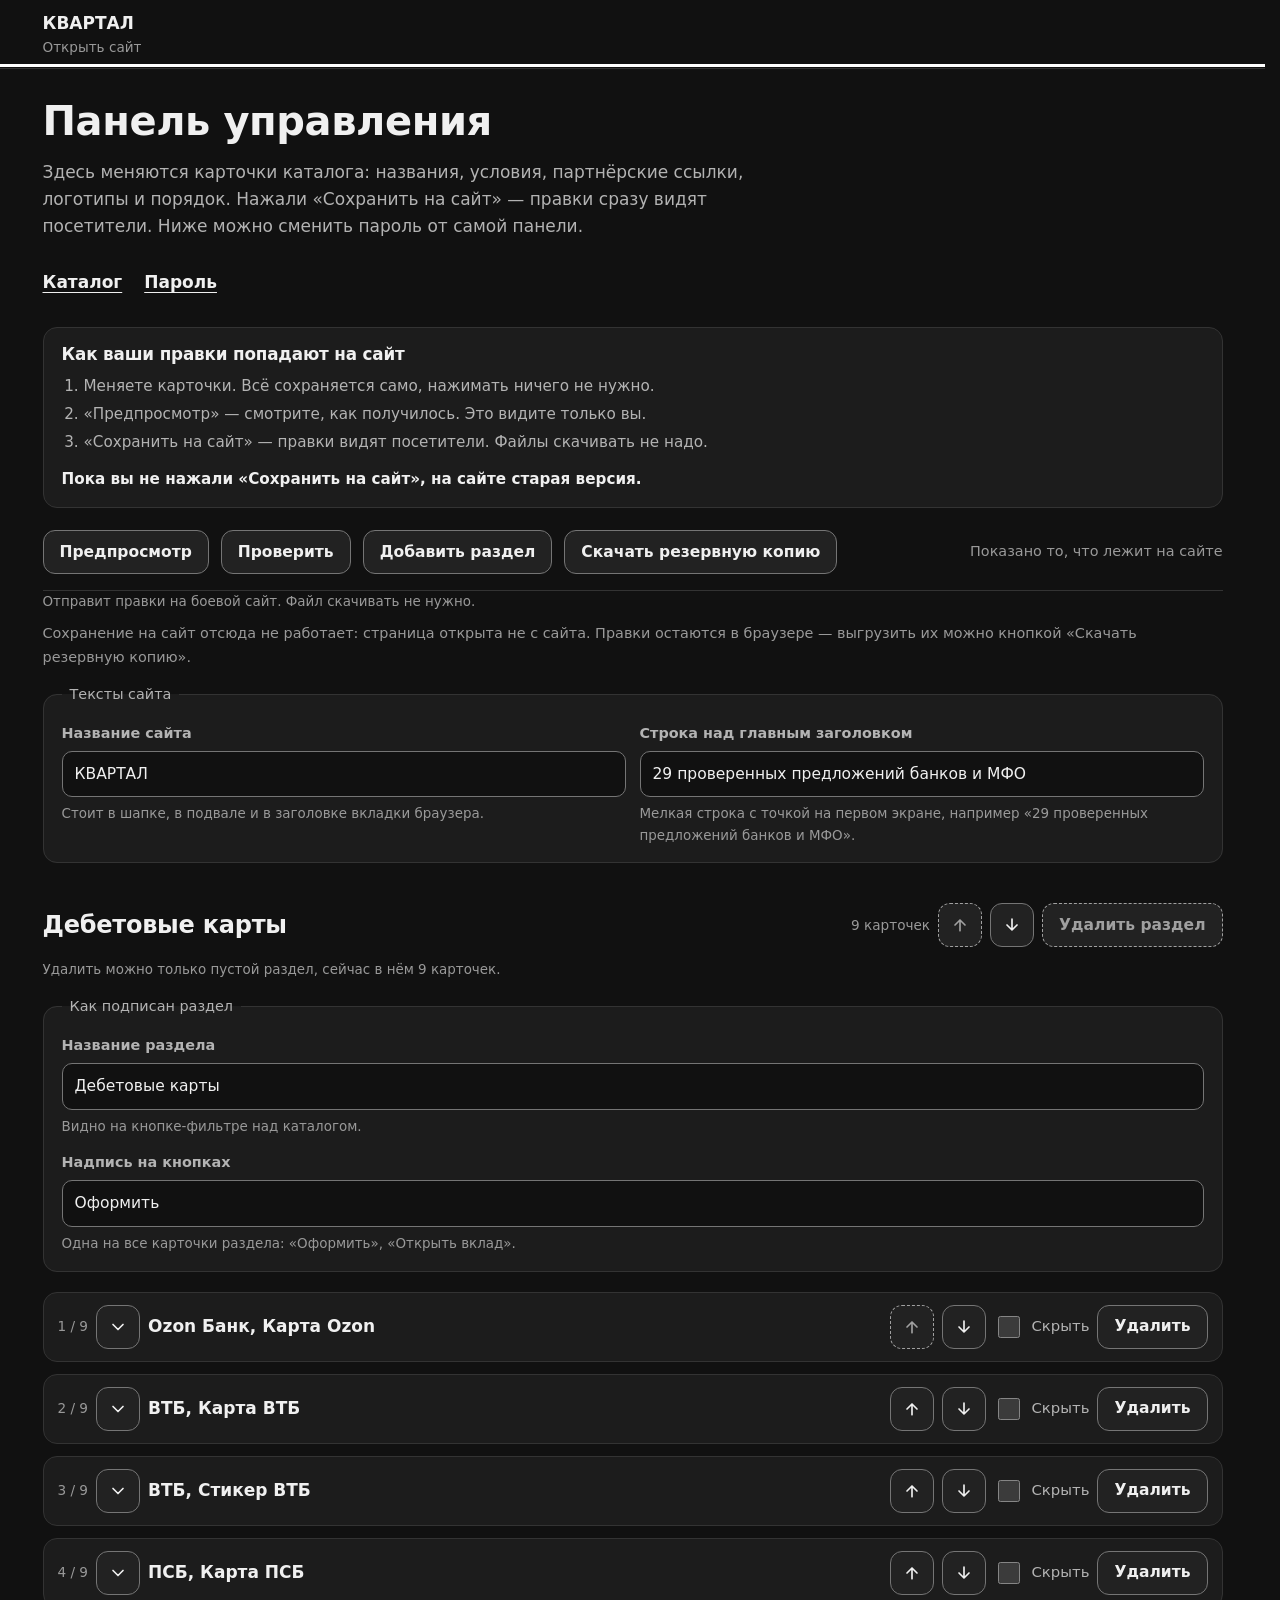
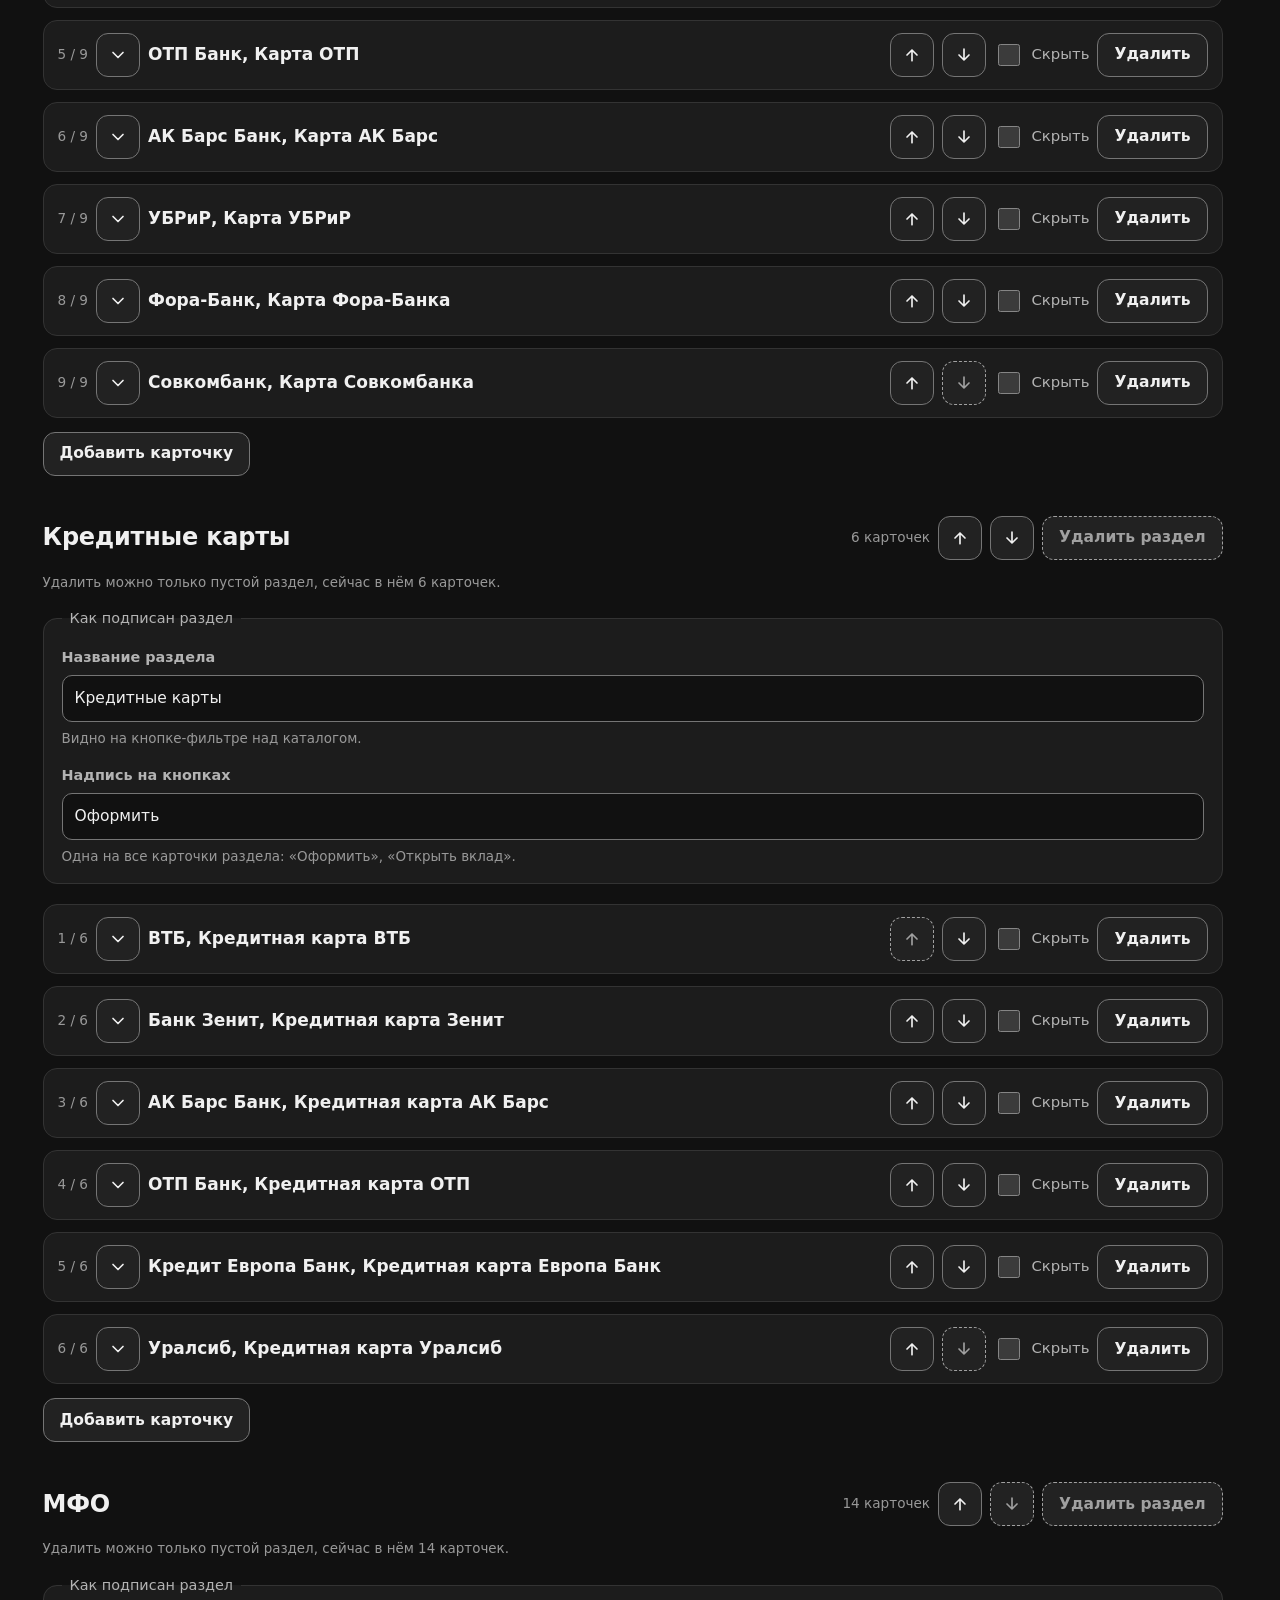
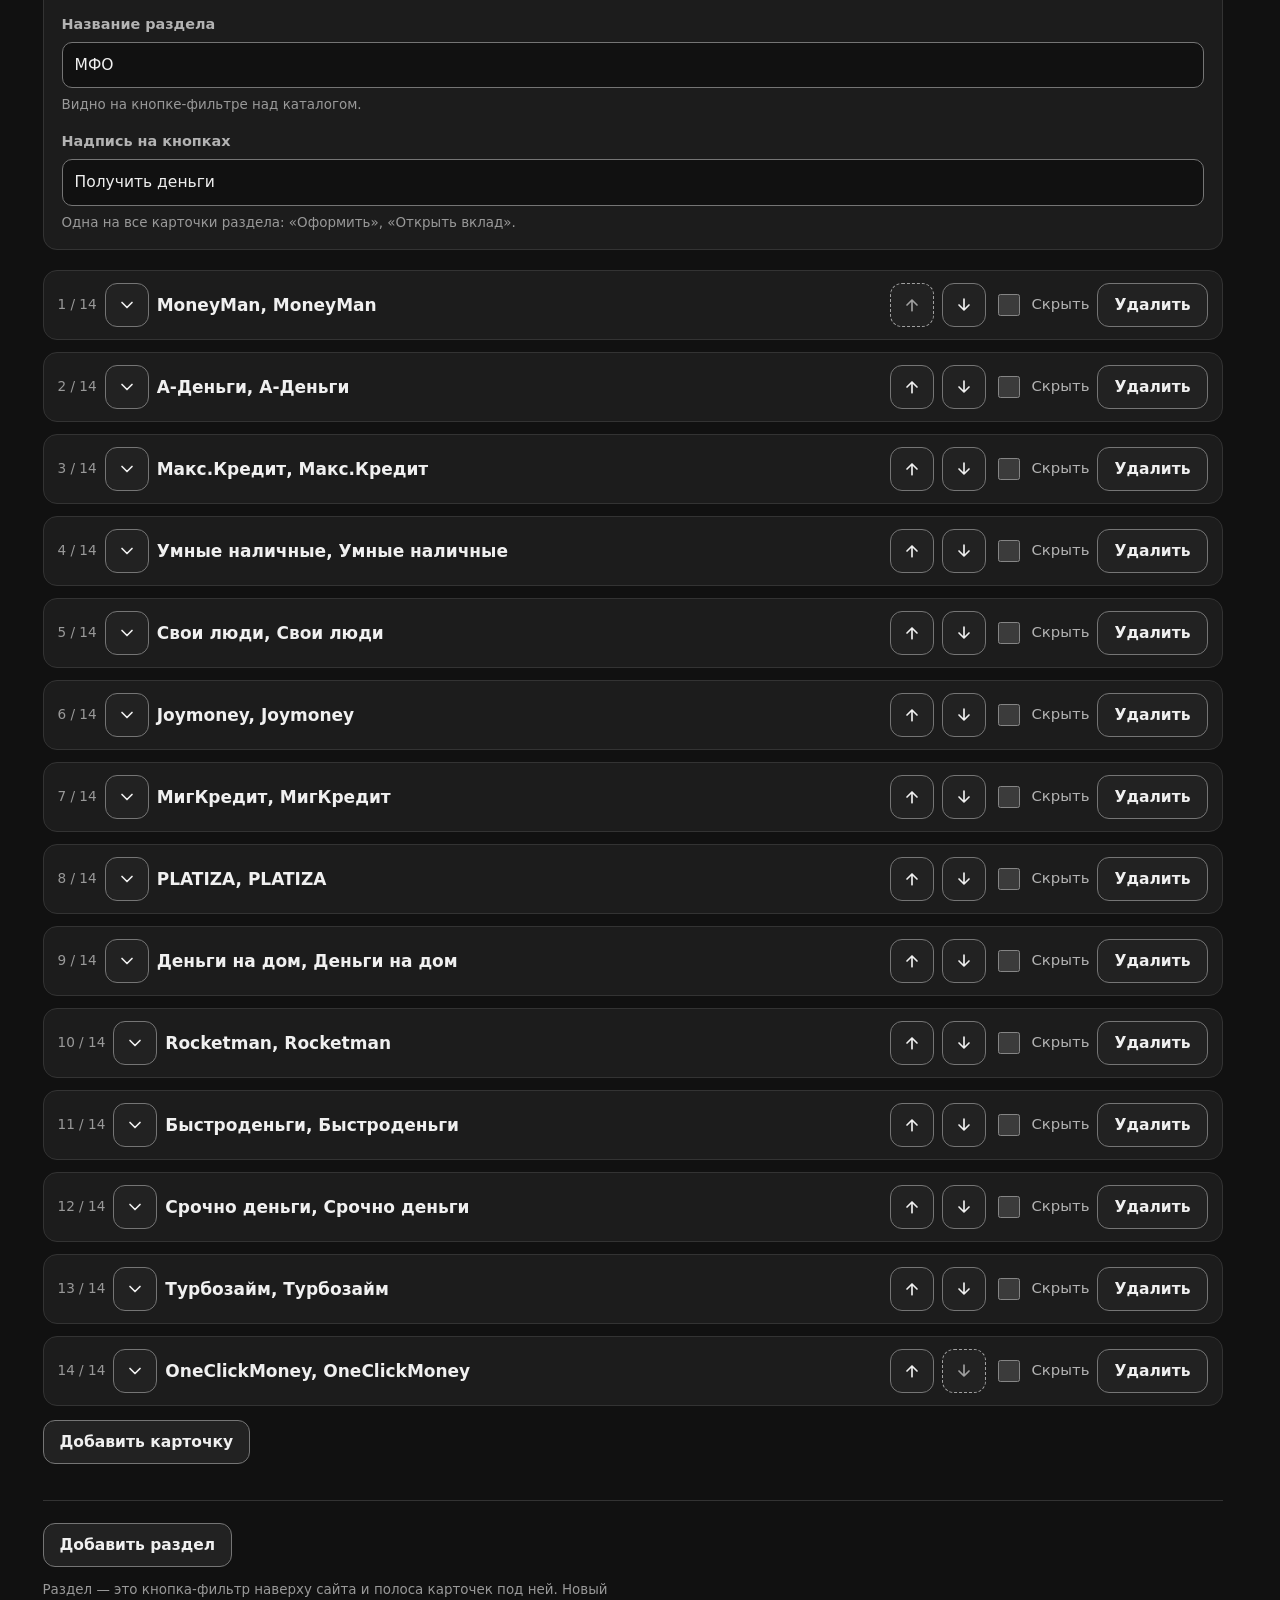
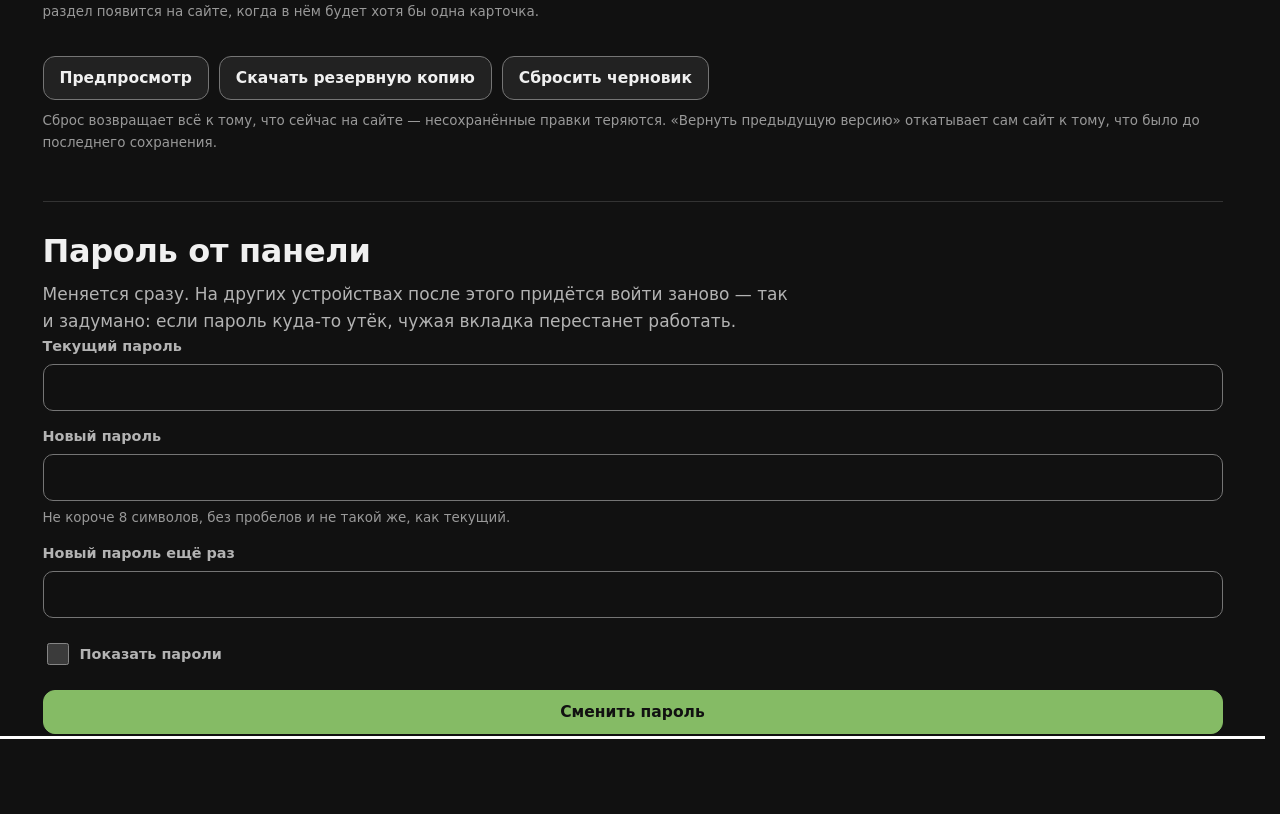
==== panel.html @ abfdbe54 "КВАРТАЛ: витрина в бумажном стиле, превью Co-Authored-By: Claude Fable 5.1 <noreply@anthropic.com>" ====
<!DOCTYPE html>
<html lang="ru">
<head>
<meta charset="utf-8">
<meta name="viewport" content="width=device-width, initial-scale=1">
<title>Вход — Панель управления — КВАРТАЛ</title>
<meta name="robots" content="noindex, nofollow">
<meta name="theme-color" content="#16261a">
<link rel="icon" href="favicon.svg" type="image/svg+xml">
<link rel="stylesheet" href="panel.css?v=20260913053320">
</head>
<body>

<!-- Живые области: существуют с загрузки страницы, всегда пустые и никогда
     не перерисовываются. Роли не меняем — платформа кэширует их при разборе. -->
<p class="vh" role="status" id="a-status"></p>
<p class="vh" role="alert" id="a-alert"></p>

<!-- Экран входа. Пароль спрашивается при каждом открытии страницы: gate.js
     сразу гасит старую сессию и до успешного входа держит редактор скрытым.
     Гейт и редактор — два main: наружу всегда выставлен ровно один. -->
<main class="gate" id="gate" aria-labelledby="gate-title">
  <form class="gate__box" id="gate-form" novalidate>
    <h1 id="gate-title">Вход в панель КВАРТАЛ</h1>
    <p class="gate__intro" id="gate-intro">Здесь правится каталог: названия, условия, ссылки и порядок
       карточек. Пароль спрашивается при каждом входе.</p>
    <!-- Менеджеру паролей нужно поле логина рядом с паролем, иначе он не
         сохранит запись. Людям и скринридеру оно ни к чему. -->
    <input type="text" name="username" value="kvartal" autocomplete="username" readonly
           class="vh" tabindex="-1" aria-hidden="true">
    <label for="gate-pass">Пароль сайта</label>
    <div class="gate__row">
      <input type="password" id="gate-pass" name="sitekey" class="js-ring"
             autocomplete="current-password" autocapitalize="off" autocorrect="off"
             spellcheck="false" enterkeyhint="go"
             aria-describedby="gate-pass-err gate-pass-hint">
      <button class="abtn" type="button" id="gate-eye" aria-pressed="false">Показать пароль</button>
    </div>
    <p class="hint" id="gate-pass-hint">Общий пароль этого сайта, не ваш личный. Его даёт разработчик; сменить можно в самой панели.</p>
    <p class="field__error" id="gate-pass-err"></p>
    <button class="abtn abtn--main gate__submit" type="submit" id="gate-ok">Войти</button>
  </form>
</main>

<a class="skip-link" href="#main" hidden>Перейти к содержимому</a>

<header class="admin-header" hidden>
  <div class="wrap admin-header__inner">
    <a href="index.html">КВАРТАЛ<span>Открыть сайт</span></a>
  </div>
</header>

<main id="main" tabindex="-1" hidden>
  <div class="wrap">

    <div class="admin-head">
      <h1>Панель управления</h1>
      <p>Здесь меняются карточки каталога: названия, условия, партнёрские ссылки,
         логотипы и порядок. Нажали «Сохранить на сайт» — правки сразу видят посетители.
         Ниже можно сменить пароль от самой панели.</p>
    </div>

    <nav class="panel-nav" aria-label="Разделы панели">
      <a href="#catalog">Каталог</a>
      <a href="#pass">Пароль</a>
    </nav>

    <section class="panel-sec panel-sec--first" id="catalog" aria-labelledby="catalog-h" tabindex="-1">
      <h2 id="catalog-h" class="vh">Каталог</h2>

      <div class="howto">
        <h3 class="howto__title">Как ваши правки попадают на сайт</h3>
        <ol class="howto__steps">
          <li>Меняете карточки. Всё сохраняется само, нажимать ничего не нужно.</li>
          <li>«Предпросмотр» — смотрите, как получилось. Это видите только вы.</li>
          <li>«Сохранить на сайт» — правки видят посетители. Файлы скачивать не надо.</li>
        </ol>
        <p class="howto__note"><strong>Пока вы не нажали «Сохранить на сайт», на сайте старая версия.</strong></p>
      </div>

      <div class="admin-top">
        <button class="abtn abtn--main" type="button" id="publish" aria-describedby="publish-hint">Сохранить на сайт</button>
        <button class="abtn" type="button" id="preview">Предпросмотр</button>
        <button class="abtn" type="button" id="check">Проверить</button>
        <button class="abtn" type="button" id="add-group-top" aria-describedby="add-group-hint">Добавить раздел</button>
        <button class="abtn" type="button" id="download">Скачать резервную копию</button>
        <button class="abtn" type="button" id="zip" hidden>Скачать сайт целиком</button>
        <button class="abtn" type="button" id="logout" hidden>Выйти</button>
        <p class="admin-state" id="state">Черновик пуст</p>
      </div>
      <p class="hint" id="publish-hint">Отправит правки на боевой сайт. Файл скачивать не нужно.</p>

      <!-- Что сейчас на сайте. Живой областью намеренно НЕ делается: строка
           обновляется при каждой правке и заговорила бы сама с собой. -->
      <p class="admin-state" id="publish-state">Проверяю, работает ли сохранение на сайт…</p>

      <div class="summary-box" id="error-summary" tabindex="-1" hidden>
        <h3 id="error-summary-title">Проверка не пройдена</h3>
        <ul id="error-summary-list"></ul>
      </div>

      <a class="skip-inline" href="#add-group-btn">К кнопке «Добавить раздел»</a>
      <a class="skip-inline" href="#editor-actions">Пропустить список карточек</a>

      <form id="form" novalidate>
        <fieldset class="agroup__meta">
          <legend>Тексты сайта</legend>
          <div class="fields" id="site-fields"></div>
        </fieldset>

        <div id="groups"></div>
      </form>

      <div class="editor-actions" id="editor-actions" tabindex="-1">
        <button class="abtn abtn--main" type="button" id="publish-2" aria-describedby="publish-hint">Сохранить на сайт</button>
        <button class="abtn" type="button" id="preview-2">Предпросмотр</button>
        <button class="abtn" type="button" id="download-2">Скачать резервную копию</button>
        <button class="abtn abtn--danger" type="button" id="rollback" hidden>Вернуть предыдущую версию</button>
        <button class="abtn abtn--danger" type="button" id="reset">Сбросить черновик</button>
      </div>

      <p class="hint editor-note">
        Сброс возвращает всё к тому, что сейчас на сайте — несохранённые правки теряются.
        «Вернуть предыдущую версию» откатывает сам сайт к тому, что было до последнего сохранения.
      </p>
    </section>

    <!-- ═══════════════ ПАРОЛЬ ═══════════════ -->
    <section class="panel-sec" id="pass" aria-labelledby="pass-h" tabindex="-1">
      <h2 id="pass-h">Пароль от панели</h2>
      <p class="sec-sub">Меняется сразу. На других устройствах после этого придётся войти заново — так и задумано:
         если пароль куда-то утёк, чужая вкладка перестанет работать.</p>
      <p class="hint note" id="pass-note" hidden></p>

      <div id="pass-body">
        <div class="summary-box" id="pass-errs" tabindex="-1" hidden>
          <h3 id="pass-errs-h">Проверьте форму</h3>
          <ul id="pass-err-list"></ul>
        </div>

        <form id="pass-form" class="fields" novalidate>
          <!-- Менеджеру паролей нужно поле логина рядом с паролями, иначе он
               сохранит запись без учётки и в следующий раз подставит старый
               пароль. Именно type="text" в классе vh: поле со type="hidden"
               браузеры за логин не считают. -->
          <input type="text" id="p-user" name="username" value="kvartal" autocomplete="username" readonly
                 class="vh" tabindex="-1" aria-hidden="true">

          <div class="field wide">
            <label for="p-old">Текущий пароль</label>
            <input id="p-old" type="password" name="current-password" required
                   autocomplete="current-password" autocapitalize="none" autocorrect="off"
                   spellcheck="false" aria-describedby="p-old-err">
            <p class="field__error" id="p-old-err"></p>
          </div>

          <div class="field wide">
            <label for="p-new">Новый пароль</label>
            <input id="p-new" type="password" name="new-password" required minlength="8"
                   autocomplete="new-password" autocapitalize="none" autocorrect="off"
                   spellcheck="false" aria-describedby="p-new-err p-new-hint">
            <p class="field__error" id="p-new-err"></p>
            <p class="hint" id="p-new-hint">Не короче 8 символов, без пробелов и не такой же, как текущий.</p>
          </div>

          <div class="field wide">
            <label for="p-new2">Новый пароль ещё раз</label>
            <input id="p-new2" type="password" name="confirm-password" required minlength="8"
                   autocomplete="new-password" autocapitalize="none" autocorrect="off"
                   spellcheck="false" enterkeyhint="done" aria-describedby="p-new2-err">
            <p class="field__error" id="p-new2-err"></p>
          </div>

          <!-- Галочка, а не кнопка: она сама объявляет своё состояние, это
               один таб-стоп вместо трёх, и оба новых пароля видно сразу. -->
          <div class="field wide">
            <label class="check"><input type="checkbox" id="p-show"> Показать пароли</label>
          </div>

          <div class="field wide">
            <button type="submit" class="abtn abtn--main" id="pass-submit">Сменить пароль</button>
          </div>
        </form>

        <p class="status" id="pass-status"></p>
      </div>
    </section>

  </div>
</main>

<!-- Диалог — прямой ребёнок body: внутри перерисовываемого списка он бы
     выпал из верхнего слоя вместе с карточкой, и страница осталась бы
     заблокированной. -->
<dialog class="ask" id="ask" role="alertdialog" aria-labelledby="ask-title" aria-describedby="ask-text">
  <h2 id="ask-title">Удалить карточку?</h2>
  <p id="ask-text"></p>
  <div class="ask__actions">
    <button class="abtn" type="button" id="ask-no">Отмена</button>
    <button class="abtn abtn--danger" type="button" id="ask-yes">Удалить</button>
  </div>
</dialog>

<!-- Порядок важен: сначала вход, потом данные сайта, схема проекта, ядро,
     модуль публикации (берёт из ядра готовый файл) и смена пароля. -->
<script src="gate.js?v=20260913053320"></script>
<script src="data.php"></script>
<script>if(typeof OFFERS==="undefined"){document.write('<script src="data.js?v=20260913053320"><\/script>');}</script>
<script src="panel-schema.js?v=20260913053320"></script>
<script src="panel-core.js?v=20260913053320"></script>
<script src="publish.js?v=20260913053320"></script>
<script src="panel-pass.js?v=20260913053320"></script>
</body>
</html>
---- panel.css ----
/* ==========================================================================
   ОФОРМЛЕНИЕ ПАНЕЛИ — одинаковое во всех витринах.

   Файл самодостаточный: он НЕ наследует стили сайта. Иначе панель выглядела
   бы на каждой витрине по-своему, а человек, который ведёт несколько сайтов,
   каждый раз заново искал бы нужную кнопку.

   Контрасты просчитаны к тёмному фону по WCAG 2.2 AA.
   ========================================================================== */

:root {
  --bg-base:      #111111;
  --bg-surface:   #1c1c1c;
  --bg-surface-2: #222222;

  --text-primary:   #f0f0f0;   /* 16.6:1 на #111 */
  --text-secondary: #b3b3b3;   /*  9.0:1 */
  --text-muted:     #999999;   /*  6.6:1 */
  --text-inactive:  #a0a0a0;   /*  7.2:1 — состояние «занято», не opacity */

  --accent:         #85bb65;   /* фирменный WhiteCash, 8.3:1 на #111 */
  --accent-hover:   #9ccb7c;
  --accent-ink:     #111111;   /* тёмная подпись на зелёном = 8.3:1 */

  --border-line:    #333333;   /* только декоративные разделители */
  --border-ui:      #757575;   /* граница элементов управления, 3.7:1 */
  --border-strong:  #b3b3b3;

  --danger-text:    #ff8a8a;
  --danger-border:  #ff6b6b;
  --warning-text:   #ffc46b;
  --warning-bg:     #2a2214;   /* янтарная подложка предупреждения */
  --success-text:   #4ade80;
  --focus-ring:     #ffffff;

  --radius: 14px;
  color-scheme: dark;
  scrollbar-gutter: stable;
}

*, *::before, *::after { box-sizing: border-box; }

body {
  margin: 0; padding-bottom: 80px;
  background: var(--bg-base);
  color: var(--text-primary);
  font-family: "Inter", system-ui, -apple-system, "Segoe UI", Roboto, Arial, sans-serif;
  font-size: 17px; line-height: 1.6;
  -webkit-font-smoothing: antialiased;
}
h1, h2, h3, h4 { line-height: 1.2; margin: 0; letter-spacing: -.01em; }
p { margin: 0; }
a { color: var(--accent); }
img, svg { max-width: 100%; }

.wrap { width: min(100% - 40px, 1180px); margin-inline: auto; }

.vh {
  position: absolute; width: 1px; height: 1px;
  margin: -1px; padding: 0; border: 0;
  overflow: hidden; clip-path: inset(50%); white-space: nowrap;
}

:focus-visible { outline: 3px solid var(--focus-ring); outline-offset: 2px; }
/* Программный фокус (после удаления, по ссылке из сводки) должен быть виден
   и тогда, когда до этого работали мышью: :focus-visible не сработает. */
.js-ring:focus, #error-summary:focus, #pass-errs:focus { outline: 3px solid var(--focus-ring); outline-offset: 3px; }

.skip-link {
  position: absolute; left: 16px; top: 8px; z-index: 50;
  padding: 10px 18px; border-radius: 10px;
  background: #fff; color: #111; font-weight: 600; text-decoration: none;
  transform: translateY(-200%);
}
.skip-link:focus { transform: translateY(0); }

/* ------------------------------------------------------------ шапка --- */

.admin-header {
  border-bottom: 1px solid var(--border-line);
  background: var(--bg-base);
}
.admin-header__inner { display: flex; align-items: center; gap: 16px; min-height: 68px; }
.admin-header a { color: var(--text-primary); text-decoration: none; font-weight: 700; }
.admin-header span { color: var(--text-muted); font-size: .85rem; font-weight: 400; display: block; }

.admin-head { padding: 28px 0 6px; }
.admin-head h1 { font-size: clamp(28px, 4vw, 40px); }
.admin-head p { margin-top: 14px; max-width: 70ch; color: var(--text-secondary); }

/* Ссылки по разделам панели: каталог длинный, а заявки и пароль — под ним. */
.panel-nav { display: flex; flex-wrap: wrap; gap: 4px 22px; margin: 14px 0 6px; }
.panel-nav a {
  display: inline-flex; align-items: center; min-height: 44px;
  color: var(--text-primary); font-weight: 600;
  text-decoration: underline; text-underline-offset: 4px;
}

/* Панель кнопок липкой намеренно не делаем: она накрывала бы поле,
   на котором стоит фокус (2.4.11). Кнопки продублированы внизу списка. */
.admin-top {
  display: flex; flex-wrap: wrap; gap: 12px; align-items: center;
  padding: 16px 0; border-bottom: 1px solid var(--border-line);
}
.admin-state { color: var(--text-muted); font-size: .9rem; margin-left: auto; }
.admin-state[data-dirty="true"] { color: var(--warning-text); }

.howto {
  margin: 22px 0 6px; padding: 16px 18px;
  border: 1px solid var(--border-line); border-radius: var(--radius);
  background: var(--bg-surface);
}
.howto__title { font-size: 1.05rem; }
.howto__steps { margin: 10px 0 0; padding-left: 22px; color: var(--text-secondary); font-size: .95rem; }
.howto__steps li + li { margin-top: 4px; }
.howto__note { margin-top: 12px; color: var(--text-secondary); font-size: .95rem; }
.howto__note strong { color: var(--text-primary); }

/* ----------------------------------------------------------- кнопки --- */

.abtn {
  display: inline-flex; align-items: center; justify-content: center; gap: 8px;
  min-height: 44px; padding: 0 16px;
  border: 1px solid var(--border-ui); border-radius: 12px;
  background: var(--bg-surface-2); color: var(--text-primary);
  font: inherit; font-size: .97rem; font-weight: 600; cursor: pointer;
  text-decoration: none;
}
.abtn:hover { border-color: var(--border-strong); }
.abtn--main { background: var(--accent); border-color: var(--accent); color: var(--accent-ink); }
.abtn--main:hover { background: var(--accent-hover); }
.abtn--icon { min-width: 44px; padding: 0 10px; }
.abtn--danger:hover { border-color: var(--danger-border); color: var(--danger-text); }
/* Крайние кнопки порядка не выключаем через disabled: у выключенной кнопки
   пропадает фокус, и человек оказывается в начале страницы. */
.abtn[aria-disabled="true"] { color: var(--text-inactive); border-color: var(--text-inactive); cursor: default; }
/* Разница цветов включённой и выключенной кнопки — всего 2,3:1, на одном
   цвете состояние не удержать. Пунктир — та же примета, что у скрытой
   карточки, и он виден в любой теме. */
.abtn[aria-disabled="true"]:not(.abtn--main) { border-style: dashed; }
.abtn--main[aria-disabled="true"] { color: var(--accent-ink); border-color: var(--accent); cursor: progress; }
.abtn svg { flex: none; }
/* Кнопка-переключатель «Показать пароль»: нажатое состояние видно рамкой. */
.abtn[aria-pressed="true"] { border-color: var(--text-primary); border-width: 2px; }

/* ------------------------------------------------------------ поля ---- */

.fields { display: grid; grid-template-columns: repeat(auto-fit, minmax(min(240px, 100%), 1fr)); gap: 14px; }
.fields .wide { grid-column: 1 / -1; }
.field { display: flex; flex-direction: column; gap: 6px; min-width: 0; }
.field > label { color: var(--text-secondary); font-size: .9rem; font-weight: 600; }
/* Ряд кнопок внутри сетки полей. */
.field.row-inline { flex-direction: row; flex-wrap: wrap; align-items: center; gap: 10px; }

input[type="text"], input[type="url"], input[type="password"], textarea, select {
  min-height: 44px; padding: 10px 12px;
  /* заливка почти сливается с фоном — контраст держит граница */
  border: 1px solid var(--border-ui); border-radius: 10px;
  background: var(--bg-base); color: var(--text-primary);
  font: inherit; font-size: .97rem;
}
textarea { min-height: 92px; resize: vertical; line-height: 1.55; }
/* Заготовка в поле не должна быть бледнее подсказки: 6,6:1. */
::placeholder { color: var(--text-muted); opacity: 1; }
input:hover, textarea:hover, select:hover { border-color: var(--border-strong); }
code { font-family: ui-monospace, "SF Mono", Menlo, Consolas, monospace; font-size: .95em; color: var(--text-primary); }
input[aria-invalid="true"], textarea[aria-invalid="true"] { border-color: var(--danger-border); border-width: 2px; }

.hint { color: var(--text-muted); font-size: .84rem; }
.field__error { color: var(--danger-text); font-size: .86rem; font-weight: 600; }
.field__error:empty { display: none; }

.check { display: inline-flex; align-items: center; gap: 8px; min-height: 44px; color: var(--text-secondary); font-size: .93rem; }
.check input { width: 22px; height: 22px; accent-color: var(--accent); }

/* --------------------------------------------------------- карточки --- */

.agroup { margin-top: 40px; }
/* Заголовок раздела и кнопки к нему — одной строкой, на узком экране
   переносятся; название всегда первое, кнопки уходят под него. */
/* 12px, а не 6: кольцо программного фокуса уходит на 6px за кнопку и
   легло бы прямо на строку пояснения под ней. */
.agroup__bar { display: flex; flex-wrap: wrap; align-items: center; gap: 8px; margin-bottom: 12px; }
.agroup__bar > h2 { font-size: 1.5rem; margin: 0; flex: 1 1 220px; min-width: 0; }
/* Причину, по которой раздел не удаляется, цепляем за сам абзац, а не за
   соседство: соседом полосы бывает и «В разделе пока нет карточек». */
.agroup [data-role="delnote"] { margin-bottom: 12px; max-width: 70ch; }

/* Кнопка нового раздела стоит после всех разделов и отделена чертой,
   чтобы не путалась с «Добавить карточку» внутри последнего. */
.add-group { margin-top: 36px; padding-top: 22px; border-top: 1px solid var(--border-line); }
/* 12px: на эту кнопку встаёт фокус после удаления раздела. */
.add-group .hint { margin-top: 12px; max-width: 70ch; }
.agroup__meta {
  border: 1px solid var(--border-line); border-radius: var(--radius);
  background: var(--bg-surface); padding: 16px 18px; margin: 14px 0 20px;
}
.agroup__meta legend { padding: 0 8px; color: var(--text-secondary); font-size: .9rem; }

.editor-list { list-style: none; margin: 0; padding: 0; display: flex; flex-direction: column; gap: 12px; }
.card { border: 1px solid var(--border-line); border-radius: var(--radius); background: var(--bg-surface); }
/* Скрытую карточку отличают и слова («Скрыта с сайта»), и рамка — не только цвет. */
.card[data-hidden="true"] { border-style: dashed; }
.card__row { display: flex; flex-wrap: wrap; align-items: center; gap: 8px; padding: 12px 14px; }
.card__pos, .agroup__count { color: var(--text-muted); font-size: .85rem; font-variant-numeric: tabular-nums; flex: none; }
.card__name { font-weight: 700; min-width: 0; flex: 1 1 220px; }
.card__flag {
  flex: none; padding: 2px 10px; border-radius: 999px;
  border: 1px solid var(--border-ui); color: var(--text-secondary); font-size: .8rem;
}
.card__panel { padding: 4px 14px 18px; border-top: 1px solid var(--border-line); }
.card__panel[hidden] { display: none; }

.logo-modes { border: 0; margin: 0; padding: 0; }
.logo-modes legend { color: var(--text-secondary); font-size: .9rem; font-weight: 600; padding: 0; }
.radios { display: flex; flex-wrap: wrap; gap: 6px 20px; margin: 8px 0 12px; }
.radios label { display: inline-flex; align-items: center; gap: 8px; min-height: 44px; }
.radios input { width: 22px; height: 22px; accent-color: var(--accent); }

.logo-preview {
  width: 52px; height: 52px; border-radius: 12px; flex: none;
  background: #fff; box-shadow: inset 0 0 0 1px rgba(0,0,0,.1);
  display: grid; place-items: center; padding: 7px; overflow: hidden;
}
.logo-preview img { width: 100%; height: 100%; object-fit: contain; }
.tile-preview {
  width: 52px; height: 52px; border-radius: 12px; flex: none;
  display: grid; place-items: center; font-weight: 800; font-size: 1.15rem;
  background: var(--tone, #222); color: var(--tone-ink, #fff);
}
.row-inline { display: flex; flex-wrap: wrap; align-items: center; gap: 12px; }
.color-pair { display: flex; align-items: center; gap: 8px; }
.color-pair input[type="color"] {
  width: 52px; height: 44px; padding: 2px; border-radius: 10px;
  border: 1px solid var(--border-ui); background: var(--bg-base);
}
.color-pair input[type="text"] { width: 11ch; padding-inline: 10px; font-variant-numeric: tabular-nums; }
.contrast { font-size: .86rem; }
.contrast[data-state="fail"] { color: var(--danger-text); font-weight: 600; }
.contrast[data-state="warn"] { color: var(--warning-text); }
.contrast[data-state="pass"] { color: var(--success-text); }
/* Строка про маркировку под ссылкой — тот же приём, что и у контраста:
   цвет плюс состояние в разметке. */
[data-role="erid"][data-state="warn"] { color: var(--warning-text); }
[data-role="erid"][data-state="pass"] { color: var(--success-text); }

/* ----------------------------------------------------------- сводка --- */

.summary-box {
  margin: 18px 0 0; padding: 16px 18px;
  border: 2px solid var(--danger-border); border-radius: var(--radius);
  background: var(--bg-surface);
}
.summary-box h2, .summary-box h3 { font-size: 1.15rem; color: var(--danger-text); }
.summary-box ul { margin: 10px 0 0; padding-left: 20px; }
.summary-box li + li { margin-top: 6px; }

.editor-actions { display: flex; flex-wrap: wrap; gap: 10px; margin: 34px 0 10px; }
.editor-note { margin-bottom: 8px; }

/* Ссылка-обход длинного списка: в потоке, видна только под фокусом.
   Реагирует на :focus, а не :focus-visible — иначе невидимо съедает Tab. */
.skip-inline {
  position: absolute; width: 1px; height: 1px; margin: -1px; padding: 0; border: 0;
  overflow: hidden; clip-path: inset(50%); white-space: nowrap;
}
.skip-inline:focus {
  position: static; width: auto; height: auto; clip-path: none;
  display: inline-block; margin: 0 0 20px; padding: 12px 20px;
  background: #fff; color: #111; font-weight: 600; border-radius: 10px;
}

/* ---------------------------------------------------------- диалоги --- */

dialog.ask {
  max-width: 460px; width: calc(100% - 32px); padding: 22px;
  /* тёмный диалог на тёмном фоне различим только по границе */
  border: 1px solid var(--border-ui); border-radius: var(--radius);
  background: var(--bg-surface); color: var(--text-primary);
}
dialog.ask::backdrop { background: rgba(0,0,0,.72); }
dialog.ask h2 { font-size: 1.2rem; }
dialog.ask p { margin-top: 10px; color: var(--text-secondary); }
.ask__actions { display: flex; flex-wrap: wrap; gap: 10px; margin-top: 20px; }
.pass-row { display: flex; gap: 8px; align-items: flex-start; }
.pass-row input { flex: 1 1 auto; min-width: 0; }

.spinner {
  width: 14px; height: 14px; flex: none;
  border: 2px solid currentColor; border-right-color: transparent;
  border-radius: 50%; animation: spin .8s linear infinite;
}
@keyframes spin { to { transform: rotate(360deg); } }
/* Замороженная на середине вертушка хуже отсутствующей. */
@media (prefers-reduced-motion: reduce) { .spinner { display: none; } }

#publish-state { margin: 10px 0 0; }
#publish-state[data-dirty="true"] { color: var(--warning-text); font-weight: 600; }
#publish-state[data-dirty="false"] { color: var(--success-text); }

/* В диалоге фокус ставится из кода. После открытия мышью :focus-visible
   не срабатывает, и в окне с двумя кнопками не видно, где ты. */
dialog.ask .abtn:focus { outline: 3px solid var(--focus-ring); outline-offset: 2px; }

/* ----------------------------------------------------- разделы панели -- */

.panel-sec { margin-top: 48px; padding-top: 30px; border-top: 1px solid var(--border-line); }
.panel-sec--first { margin-top: 0; padding-top: 0; border-top: 0; }
.sec-bar { display: flex; flex-wrap: wrap; align-items: center; gap: 10px 16px; }
.sec-bar h2, .panel-sec > h2 { font-size: clamp(24px, 3vw, 32px); }
.sec-bar__acts { display: flex; flex-wrap: wrap; gap: 8px; margin-left: auto; }
.sec-sub { margin-top: 10px; max-width: 70ch; color: var(--text-secondary); }
.note { margin-top: 12px; max-width: 70ch; font-size: .95rem; color: var(--text-secondary); }

/* Строки состояния разделов: смысл несут слова, цвет только помогает. */
.status { margin-top: 12px; font-size: .95rem; max-width: 70ch; }
.status:empty { display: none; }
.status[data-tone="ok"] { color: var(--success-text); }
.status[data-tone="bad"] { color: var(--danger-text); font-weight: 600; }
.status[data-tone="info"] { color: var(--text-secondary); }
.empty { margin-top: 16px; color: var(--text-secondary); }

/* ----------------------------------------------------- таблица заявок -- */

/* Обёртка таблицы — таб-стоп: иначе широкую таблицу нельзя доскроллить
   с клавиатуры. Кольцо фокуса — снаружи, чтобы прокрутка его не резала. */
.table-wrap {
  margin-top: 18px; overflow-x: auto; scroll-padding-inline: 12px;
  border: 1px solid var(--border-line); border-radius: var(--radius);
  background: var(--bg-surface);
}
.table-wrap:focus-visible { outline: 3px solid var(--focus-ring); outline-offset: 2px; }
.tbl { width: 100%; min-width: 560px; border-collapse: collapse; font-size: .95rem; }
.tbl caption { text-align: left; padding: 12px 14px; color: var(--text-secondary); font-size: .9rem; }
.tbl th, .tbl td { padding: 10px 14px; text-align: left; vertical-align: top; border-top: 1px solid var(--border-line); }
.tbl thead th { color: var(--text-secondary); font-size: .85rem; font-weight: 600; }
.tbl tbody th { font-weight: 700; }
.tbl td a { color: var(--text-primary); overflow-wrap: anywhere; }
.tbl .cell-when { white-space: nowrap; color: var(--text-secondary); font-variant-numeric: tabular-nums; }
.tbl .cell-dash { color: var(--text-muted); }
/* Новая заявка помечена словом, а не подсветкой строки: на тёмном фоне
   заливку почти не видно, а в режиме высокой контрастности её нет вовсе. */
.lead-new {
  display: inline-block; margin-left: 8px; padding: 1px 8px;
  border: 1px solid transparent; border-radius: 999px;
  background: var(--accent); color: var(--accent-ink);
  font-size: .72rem; font-weight: 700; letter-spacing: .06em; text-transform: uppercase;
  vertical-align: 2px;
}

/* ------------------------------------------------------------- телеграм */

.tg-box {
  margin-top: 20px; padding: 18px 20px 20px;
  border: 1px solid var(--border-line); border-radius: var(--radius);
  background: var(--bg-surface);
}
.tg-box h3 { font-size: 1.15rem; }
.tg-box .sec-sub { margin-top: 6px; }
.tg-steps { margin: 14px 0 0; padding-left: 22px; color: var(--text-secondary); font-size: .95rem; line-height: 1.6; }
.tg-steps li + li { margin-top: 4px; }
.tg-steps b { color: var(--text-primary); font-weight: 600; }
.tg-note { margin: 12px 0 16px; max-width: 70ch; color: var(--text-secondary); font-size: .9rem; }
.tg-box .fields { margin-top: 4px; }

/* Предупреждение о чужих попытках. Янтарное — «обратите внимание, ничего
   не сломано»; красный в этой палитре занят ошибками. Смысл несёт не только
   цвет: заголовок, знак и толстая грань слева. */
.tg-warn {
  margin: 14px 0 18px; padding: 14px 16px 16px;
  border: 1px solid var(--warning-text); border-left-width: 6px;
  border-radius: var(--radius); background: var(--warning-bg);
}
.tg-warn h4 { font-size: 1rem; color: var(--warning-text); }
.tg-warn h4::before {
  content: "!" / ""; display: inline-grid; place-items: center;
  width: 18px; height: 18px; margin-right: 8px;
  border: 1.5px solid currentColor; border-radius: 50%;
  font-size: .75rem; font-weight: 700; vertical-align: -2px;
}
.tg-warn p { margin: 8px 0 10px; color: var(--text-primary); font-size: .93rem; }
.tg-warn ul { list-style: none; margin: 0 0 12px; padding: 0; }
.tg-warn li {
  display: flex; flex-wrap: wrap; align-items: baseline; gap: 10px;
  padding: 6px 0; border-bottom: 1px solid var(--border-ui);
}
.tg-warn li:last-child { border-bottom: 0; }

/* Блок ссылки-приглашения. */
.pair {
  margin-top: 14px; padding: 16px 18px 18px;
  border: 1px solid var(--border-ui); border-radius: var(--radius);
  background: var(--bg-surface-2);
}
.pair h4 { font-size: 1rem; }
#tg-pair-warn { margin: 8px 0 14px; max-width: 70ch; color: var(--text-secondary); font-size: .93rem; }
.pair-go { margin: 0 0 16px; }
.pair .field { margin-bottom: 12px; }
/* Код диктуют по одному знаку: моноширинный, с разрядкой. Поле только для
   чтения, но приглушать его нельзя — серый читался бы как «выключено». */
input.pair-code {
  font-family: ui-monospace, "SF Mono", Menlo, Consolas, monospace;
  font-size: 1.1rem; letter-spacing: .12em;
}

.tg-state { margin-top: 16px; font-size: .95rem; line-height: 1.6; }
.tg-state h4 {
  margin-bottom: 4px; font-size: .8rem; font-weight: 600;
  letter-spacing: .08em; text-transform: uppercase; color: var(--text-secondary);
}
.tg-state[data-state="on"] > p { color: var(--success-text); font-weight: 600; }
.tg-state[data-state="unknown"] > p { color: var(--warning-text); }

/* Получатели: строка с именем, временем и кнопкой отзыва. */
.recips { list-style: none; margin: 8px 0 0; padding: 0; }
.recips__row {
  display: flex; flex-wrap: wrap; align-items: center; gap: 10px;
  padding: 8px 0; border-bottom: 1px solid var(--border-line);
}
.recips__row:last-child { border-bottom: 0; }
.recips__name { font-weight: 600; }
.recips__when { font-size: .85rem; color: var(--text-secondary); }
.recips__rm { margin-left: auto; }

@media (max-width: 700px) {
  .sec-bar__acts { margin-left: 0; }
}

@media (prefers-contrast: more) {
  .card, .agroup__meta, .howto, .summary-box, .tg-box, .table-wrap { border-color: var(--border-ui); }
  .hint, .card__pos, .agroup__count { color: var(--text-secondary); }
  .add-group, .panel-sec { border-top-color: var(--border-ui); }
}
@media (forced-colors: active) {
  .abtn { border: 1px solid ButtonText; }
  /* aria-disabled браузеры в GrayText не переводят — делаем это сами. */
  .abtn[aria-disabled="true"] { color: GrayText; border-color: GrayText; }
  .tile-preview, .logo-preview { forced-color-adjust: none; }
  .lead-new { border-color: CanvasText; }
  .tg-warn { border: 1px solid CanvasText; border-left-width: 4px; }
  :focus-visible { outline: 3px solid Highlight; }
}

/* Тот же предохранитель, что и на сайте: длинное значение в поле или в
   предпросмотре переносится, а не вылезает за край панели. */
body { overflow-wrap: break-word; }

/* ----------------------------------------------------- экран входа ---- */
/* [hidden] на шапке и main перекрыл бы любой display из правил выше —
   подстраховка, чтобы редактор не мигнул до входа. */
[hidden] { display: none !important; }

.gate { min-height: 100dvh; display: grid; place-items: center; padding: 24px 20px; }
.gate__box {
  width: 100%; max-width: 440px;
  padding: 26px 24px;
  border: 1px solid var(--border-line); border-radius: var(--radius);
  background: var(--bg-surface);
}
.gate__box h1 { font-size: 1.4rem; margin-bottom: 8px; }
.gate__intro { margin-bottom: 18px; color: var(--text-secondary); font-size: .95rem; }
.gate__box label { display: block; font-weight: 600; color: var(--text-secondary); font-size: .9rem; margin-bottom: 6px; }
.gate__row { display: flex; flex-wrap: wrap; gap: 8px; align-items: stretch; }
.gate__row input { flex: 1 1 180px; min-width: 0; }
.gate__box .hint { margin-top: 8px; }
.gate__box .field__error { margin-top: 8px; }
.gate__submit { width: 100%; margin-top: 18px; }
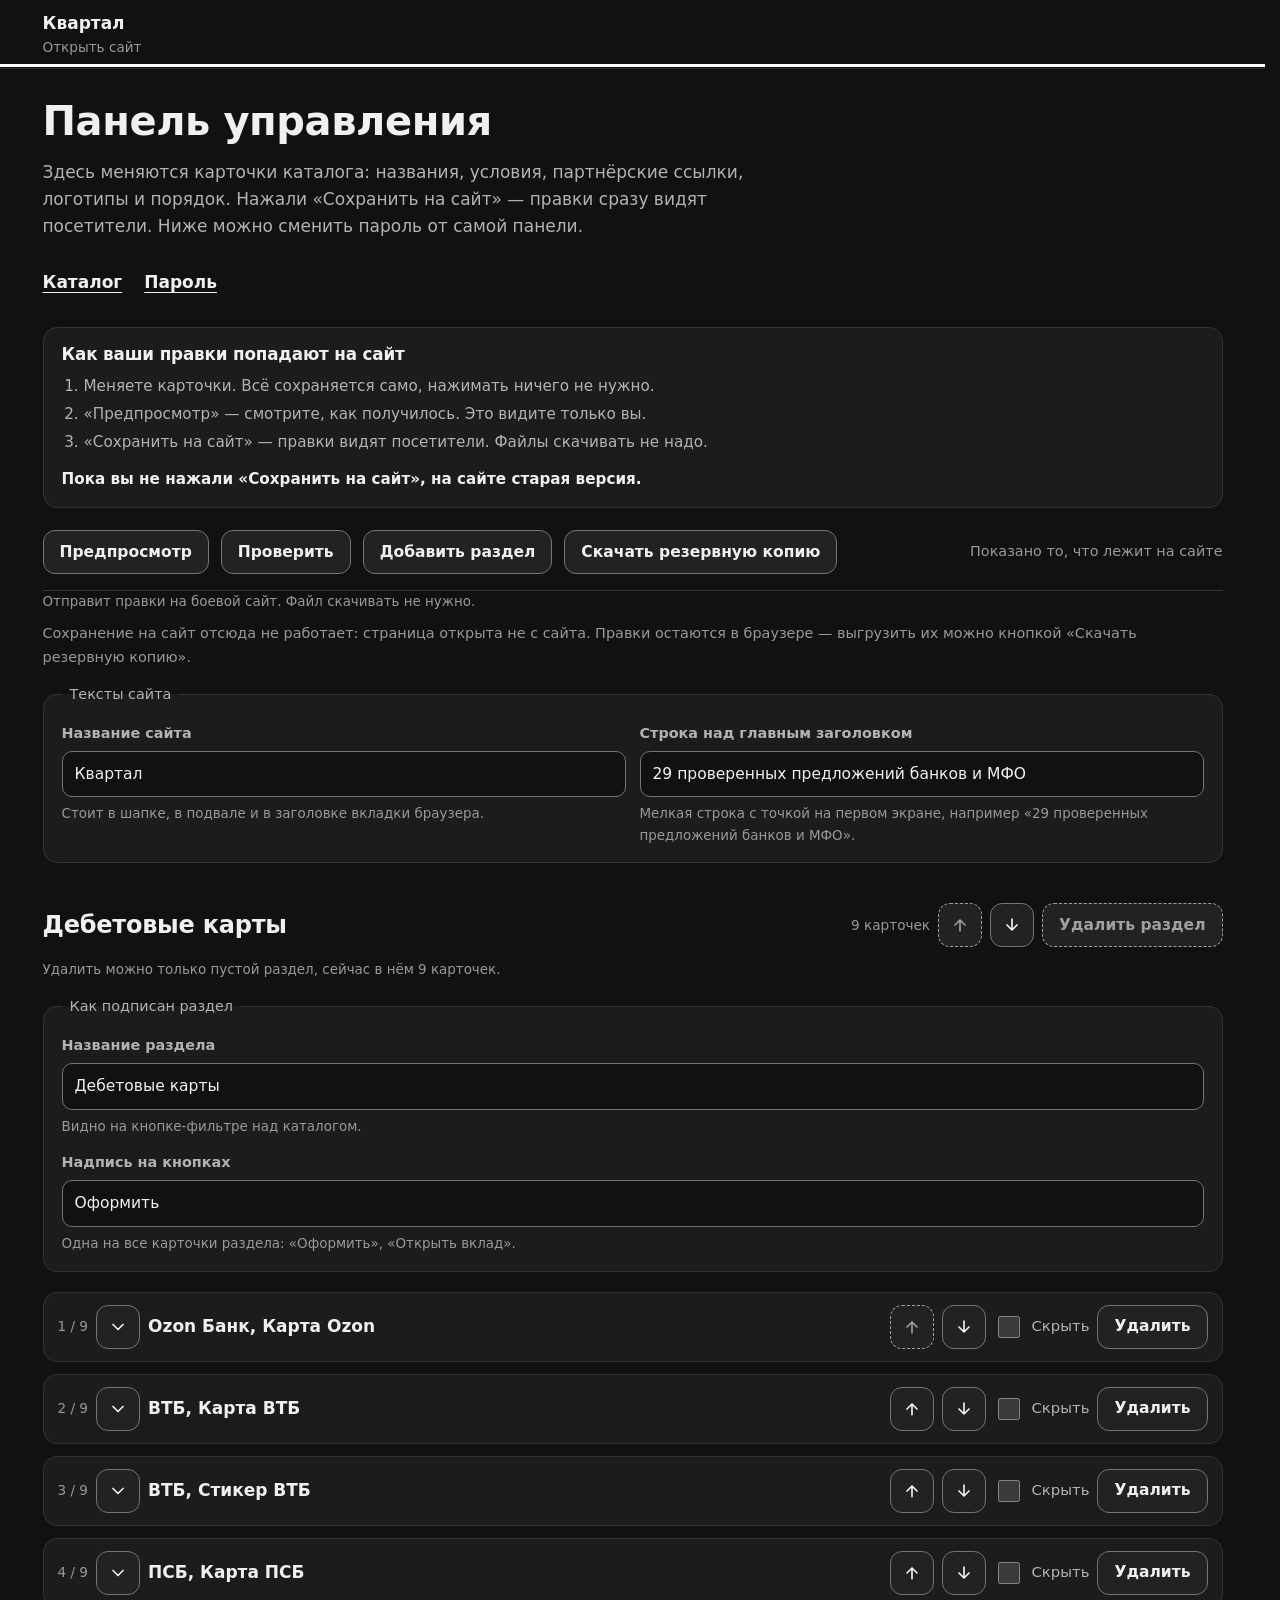
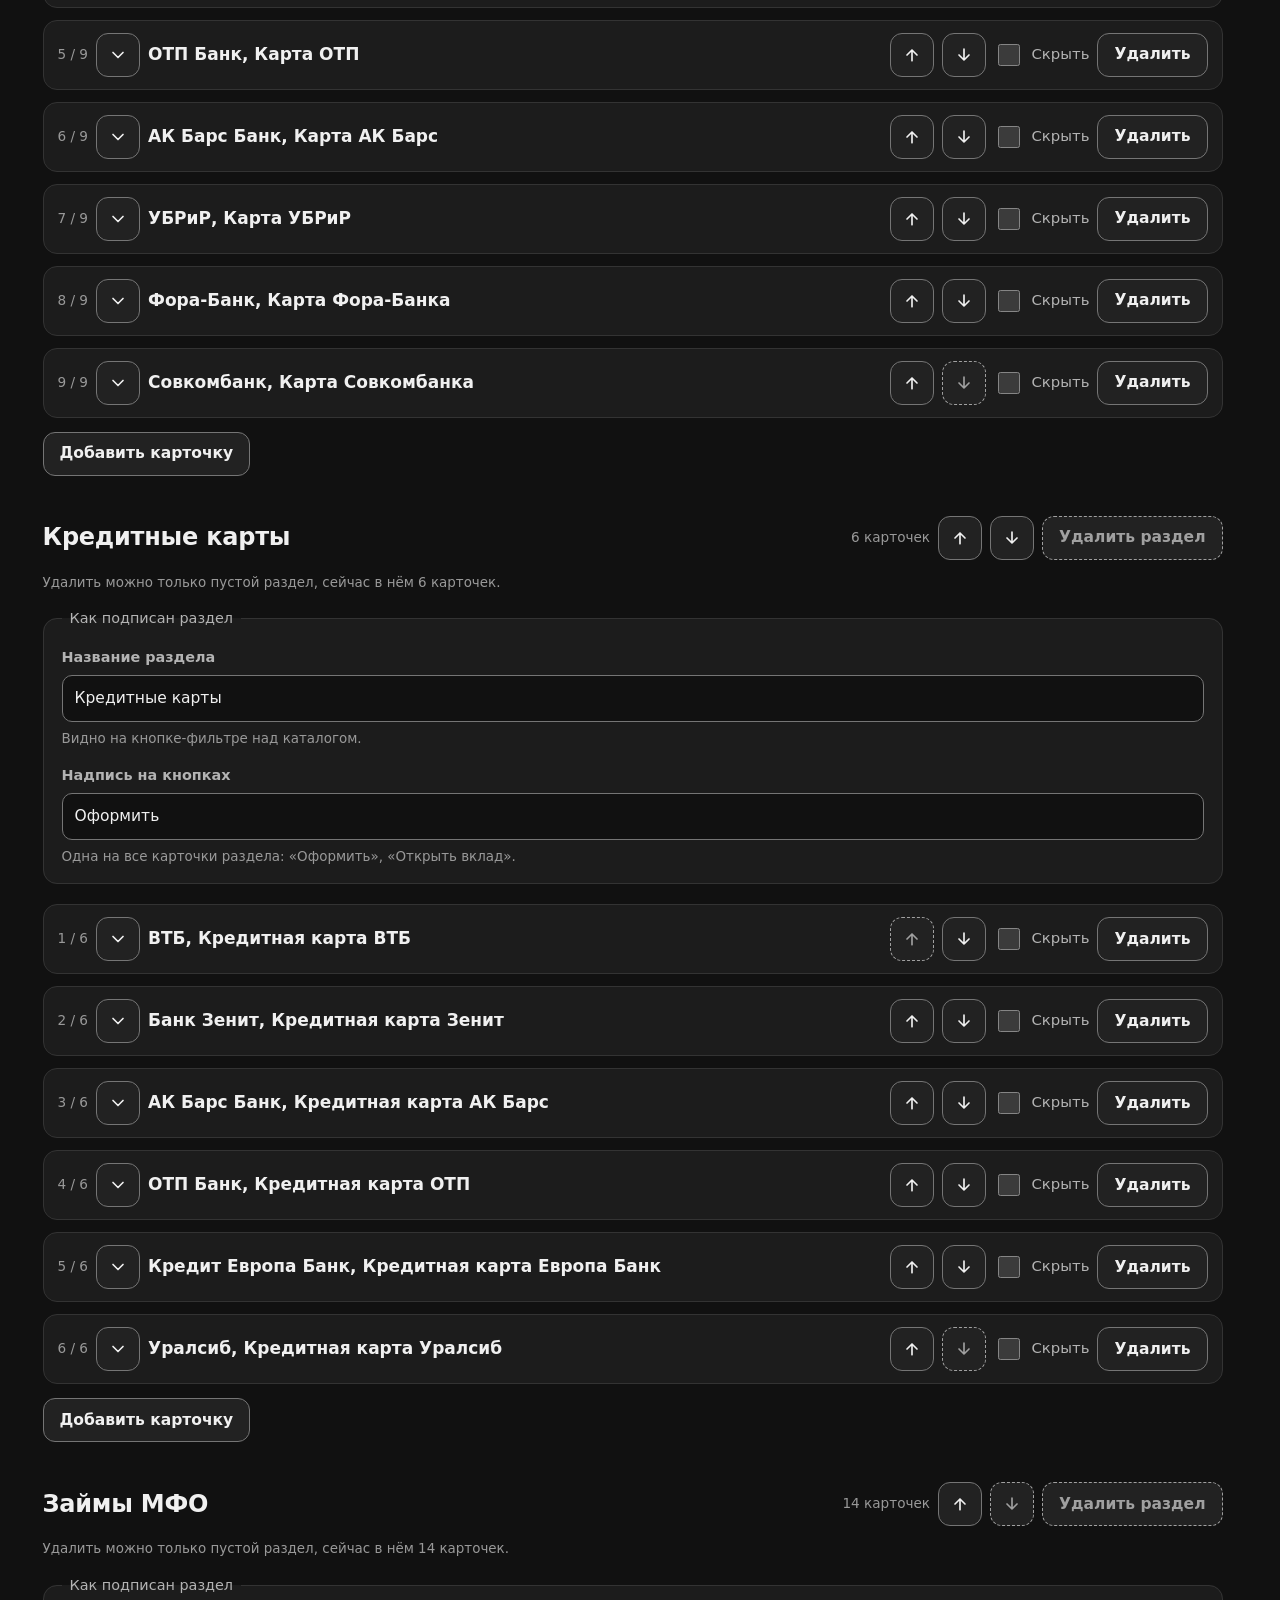
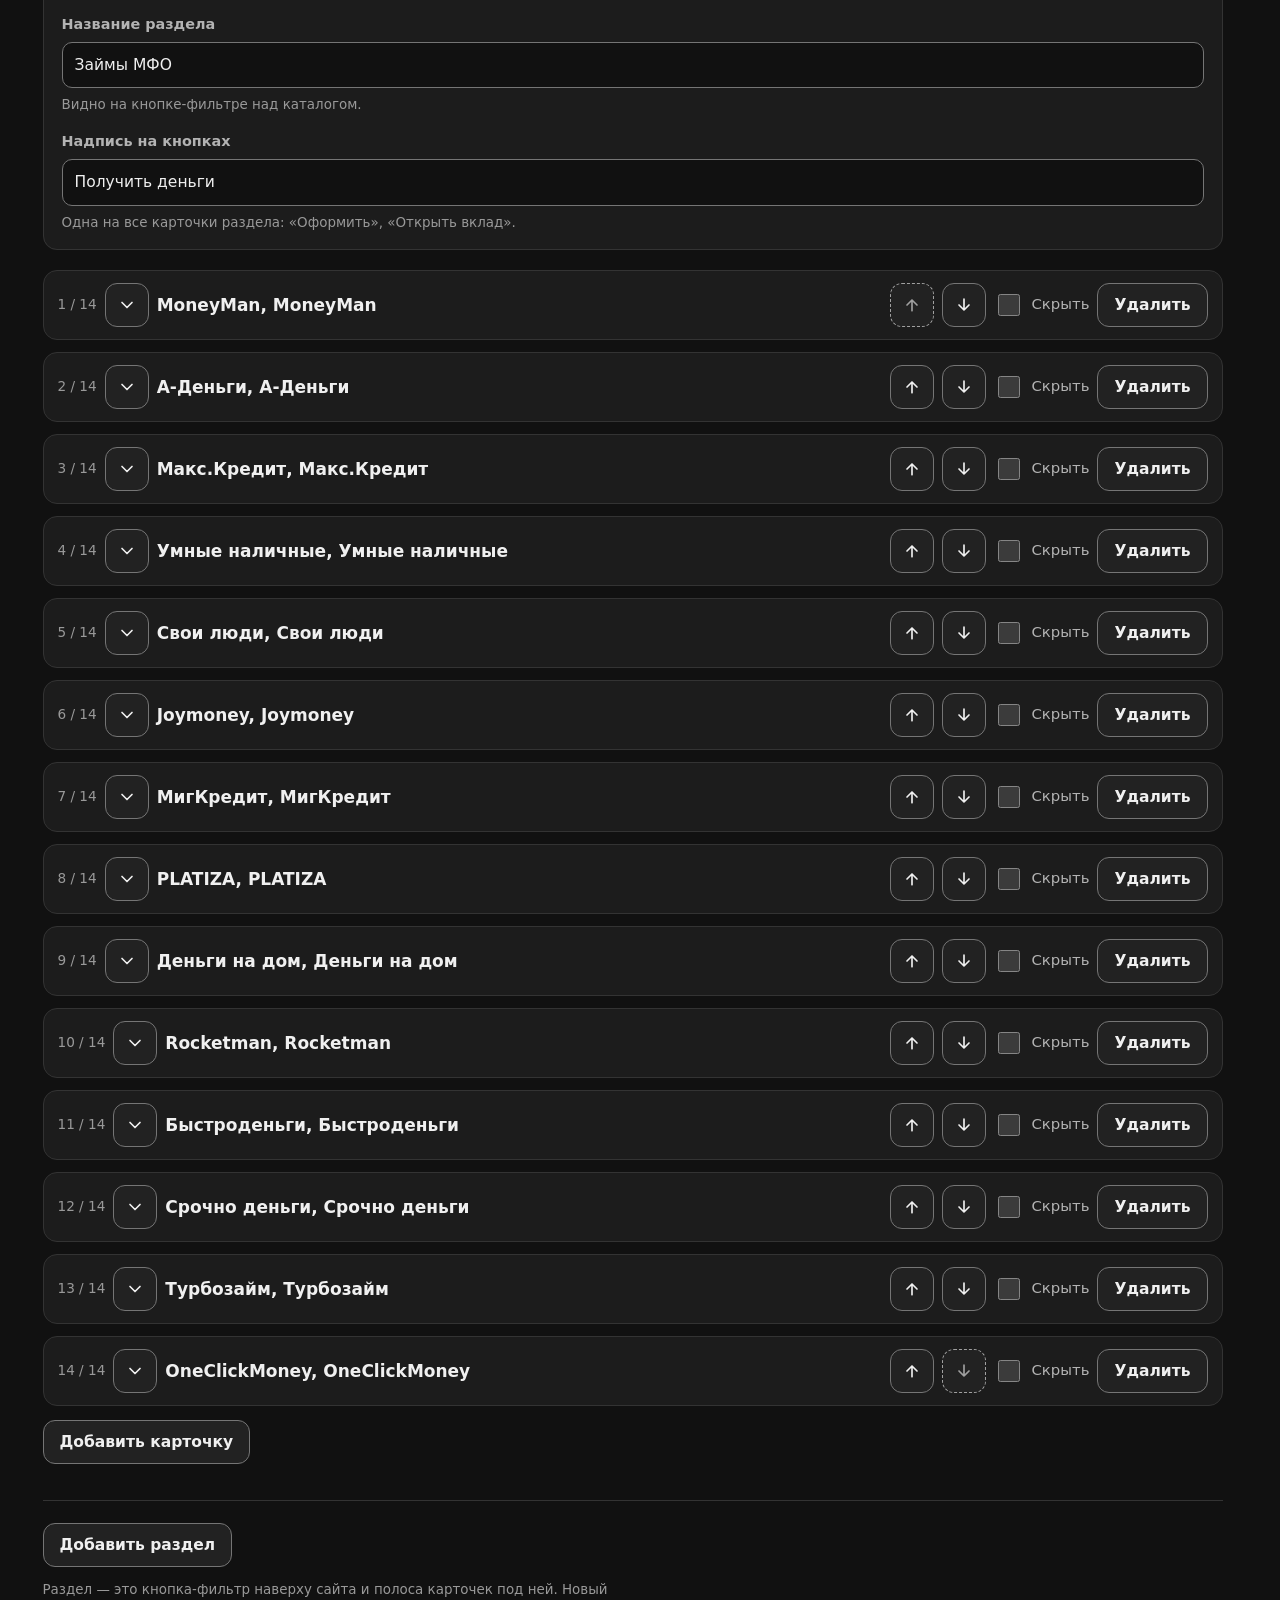
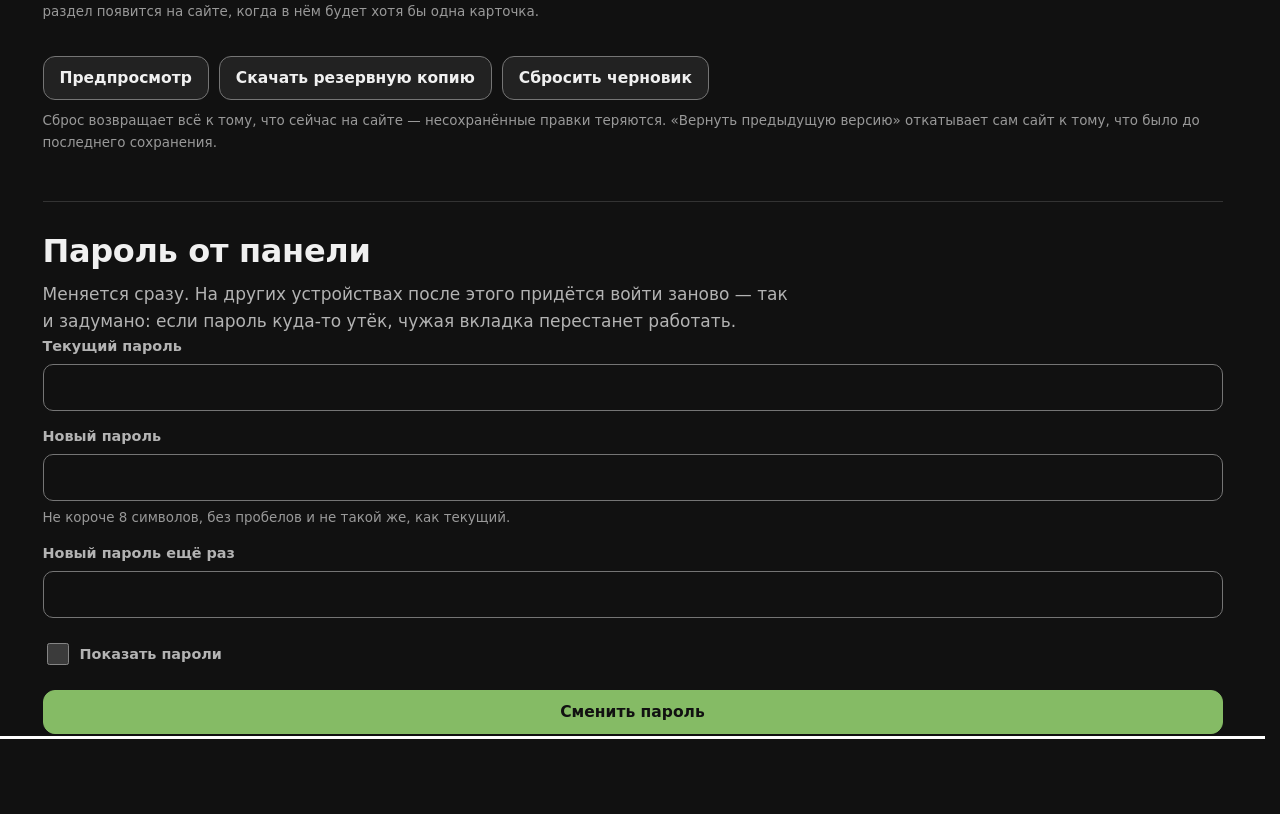
==== commit 33367bdc: "Квартал: правки по проверке доступности Co-Authored-By: Claude Fable 5.1 <noreply@anthropic.com>" ====
--- a/panel.html
+++ b/panel.html
@@ -3,7 +3,7 @@
 <head>
 <meta charset="utf-8">
 <meta name="viewport" content="width=device-width, initial-scale=1">
-<title>Вход — Панель управления — КВАРТАЛ</title>
+<title>Вход — Панель управления — Квартал</title>
 <meta name="robots" content="noindex, nofollow">
 <meta name="theme-color" content="#16261a">
 <link rel="icon" href="favicon.svg" type="image/svg+xml">
@@ -21,7 +21,7 @@
      Гейт и редактор — два main: наружу всегда выставлен ровно один. -->
 <main class="gate" id="gate" aria-labelledby="gate-title">
   <form class="gate__box" id="gate-form" novalidate>
-    <h1 id="gate-title">Вход в панель КВАРТАЛ</h1>
+    <h1 id="gate-title">Вход в панель Квартал</h1>
     <p class="gate__intro" id="gate-intro">Здесь правится каталог: названия, условия, ссылки и порядок
        карточек. Пароль спрашивается при каждом входе.</p>
     <!-- Менеджеру паролей нужно поле логина рядом с паролем, иначе он не
@@ -46,7 +46,7 @@
 
 <header class="admin-header" hidden>
   <div class="wrap admin-header__inner">
-    <a href="index.html">КВАРТАЛ<span>Открыть сайт</span></a>
+    <a href="index.html">Квартал<span>Открыть сайт</span></a>
   </div>
 </header>
 
